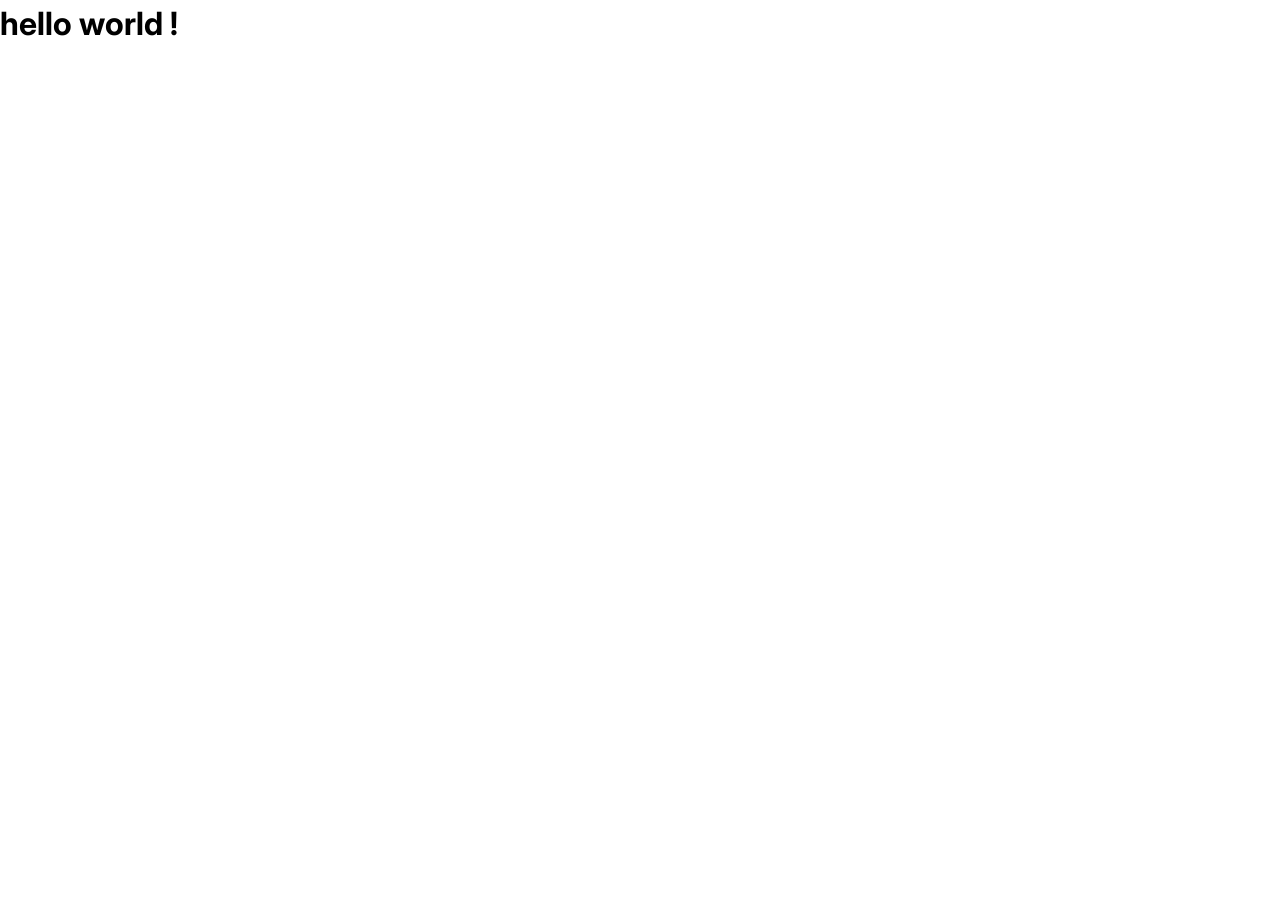
==== index.html @ df15626c "chore: format codebase" ====
<!doctype html>
<html lang="en">
  <head>
    <meta charset="UTF-8" />
    <meta name="viewport" content="width=device-width, initial-scale=1.0" />
    <title>Agriflow</title>
    <link rel="stylesheet" href="/frontend/css/index.css" />
  </head>

  <body>
    <main>
      <h1>hello world !</h1>
    </main>
  </body>
</html>
---- frontend/css/index.css ----
@import url("https://fonts.googleapis.com/css2?family=Inter:ital,opsz,wght@0,14..32,100..900;1,14..32,100..900&display=swap");

/* Tools */
@import "./tools/reset.css";
@import "./tools/typography.css";
@import "./tools/layout.css";

/* Layouts */

/* Pages */
@import "../comptes/comptes.css";
@import "../dashboard/dashboard.css";
@import "../livraisons/livraisons.css";
@import "../paiements/paiements.css";
@import "../statistiques/statistiques.css";
@import "../ventes/ventes.css";
@import "../membres/membres.css";
@import "../login/login.css";

/* Components */
@import "./components/Badge.css";
@import "./components/btn.css";

/* Module - design-system */
@import "./design-system/root.css";
@import "./design-system/palettes.css";
@import "./design-system/typography.css";
@import "./design-system/navigation.css";

:root {
  /* typography */
  --font-sans: "inter";
  --text-base: 16px;
  --leading-1: 1;
  --tr-light: 200ms;

  /* Main - Colors */
  --ds-accent: hsl(122.61deg 42.33% 31.96%);
  --ds-accent-light: hsl(116.67deg 39.13% 90.98%);
  --ds-accent-hover: hsl(129.35deg 69.37% 43.53%);
  /* Status - Colors */
  --ds-success: hsl(132.52deg 66.51% 40.98%);
  --ds-danger: hsl(357.88deg 72.03% 46.27%);
  --ds-danger-light: hsl(3.4deg 89.83% 88.43%);
  --ds-warning: hsl(37.33deg 85.77% 50.39%);
  --ds-warning-light: hsla(37, 100%, 92%, 0.724);
  --ds-info: hsla(212, 86%, 50%, 0.717);
  --ds-info-light: hsla(212, 100%, 93%, 0.717);
  --ds-disable: hsl(0, 0%, 92%);
  --ds-disable-text: hsla(0, 0%, 66%, 0.717);

  /* Background */
  --backgroud: hsl(225deg 16.67% 95.29%);
  --surface: hsl(0, 0%, 100%);
  --foreground: hsl(0, 0%, 5%);
  --muted: hsl(220deg 9.68% 93.92%);
  --border: hsl(0, 0%, 88%);

  /* Border */
  --border-w-1: 1.5px;
  --ds-border-accent: hsl(116.47deg 9.94% 66.47%);

  /* Sidebar */
  --ds-bg-sidebar: hsl(121.74deg 42.86% 31.57%);

  /* Space */
  --ratio: 1.25;
  --space-base: 0.5rem;
  --space-3xs: calc(var(--space-base) / pow(var(--ratio), 6));
  --space-2xs: calc(var(--space-base) / pow(var(--ratio), 3));
  --space-xs: calc(var(--space-base) / pow(var(--ratio), 2));
  --space-sm: calc(var(--space-base) / pow(var(--ratio), 1));
  --space-md: calc(var(--space-base) * pow(var(--ratio), 1));
  --space-lg: calc(var(--space-base) * pow(var(--ratio), 2));
  --space-xl: calc(var(--space-base) * pow(var(--ratio), 3));
  --space-2xl: calc(var(--space-base) * pow(var(--ratio), 4));
  --space-3xl: calc(var(--space-base) * pow(var(--ratio), 5));

  /* text */
  --text-xs: calc(var(--text-base) / pow(var(--ratio), 2));
  --text-sm: calc(var(--text-base) / pow(var(--ratio), 1));
  --text-md: calc(var(--text-base) * pow(var(--ratio), 1));
  --text-lg: calc(var(--text-base) * pow(var(--ratio), 2));
  --text-xl: calc(var(--text-base) * pow(var(--ratio), 3));
  --text-2xl: calc(var(--text-base) * pow(var(--ratio), 4));
  --text-3xl: calc(var(--text-base) * pow(var(--ratio), 5));
  --text-4xl: calc(var(--text-base) * pow(var(--ratio), 6));

  /* rounded */
  --rounded-ratio: 1.12;
  --rounded-base: 0.4rem;
  --rounded-full: 9999px;
  --rounded-xs: calc(var(--rounded-base) / pow(var(--rounded-ratio), 2));
  --rounded-sm: calc(var(--rounded-base) / pow(var(--rounded-ratio), 1));
  --rounded-md: calc(var(--rounded-base) * pow(var(--rounded-ratio), 1));
  --rounded-lg: calc(var(--rounded-base) * pow(var(--rounded-ratio), 2));
  --rounded-xl: calc(var(--rounded-base) * pow(var(--rounded-ratio), 3));
  --rounded-2xl: calc(var(--rounded-base) * pow(var(--rounded-ratio), 4));
  --rounded-3xl: calc(var(--rounded-base) * pow(var(--rounded-ratio), 5));
  --rounded-4xl: calc(var(--rounded-base) * pow(var(--rounded-ratio), 6));
}

body {
  width: 100%;
  height: 100%;
  font-family: var(--font-sans), sans-serif;
}

html {
  scroll-behavior: smooth;
}
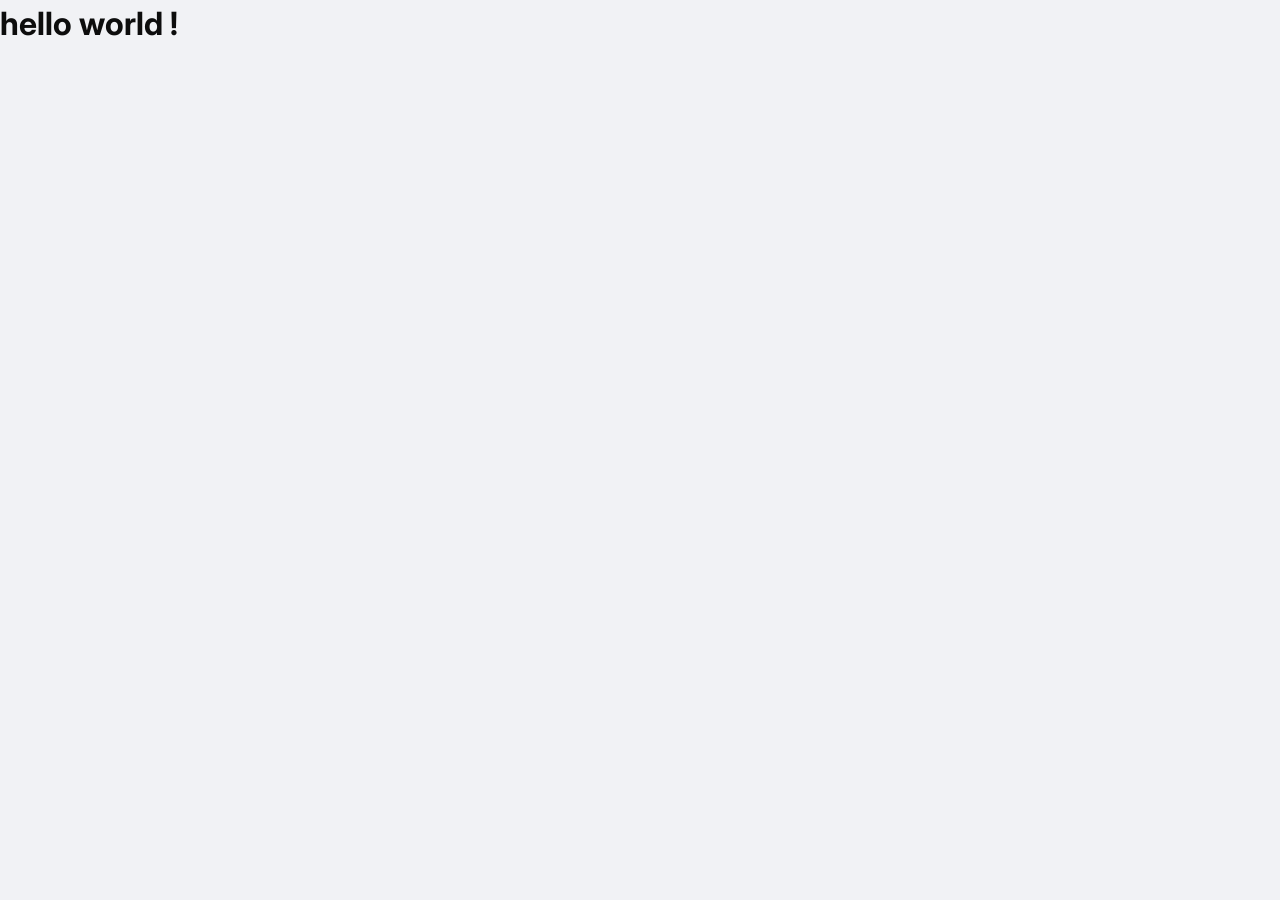
==== commit c8a61843: "fix(root): fix url" ====
--- a/index.html
+++ b/index.html
@@ -4,7 +4,7 @@
     <meta charset="UTF-8" />
     <meta name="viewport" content="width=device-width, initial-scale=1.0" />
     <title>Agriflow</title>
-    <link rel="stylesheet" href="/frontend/css/index.css" />
+    <link rel="stylesheet" href="frontend/css/index.css" />
   </head>
 
   <body>
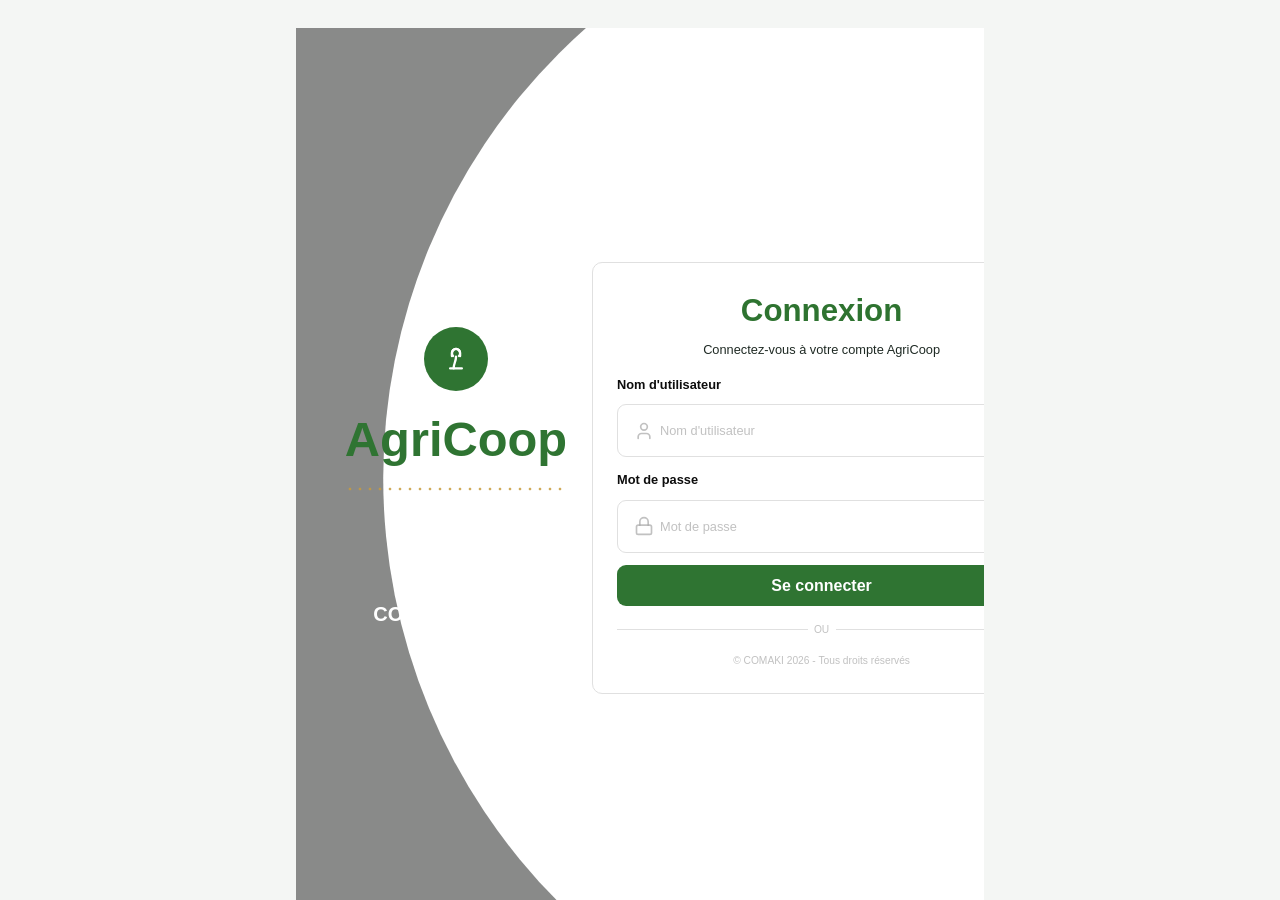
==== commit 914edd57: "feat(root): add main loading" ====
--- a/index.html
+++ b/index.html
@@ -5,11 +5,32 @@
     <meta name="viewport" content="width=device-width, initial-scale=1.0" />
     <title>Agriflow</title>
     <link rel="stylesheet" href="frontend/css/index.css" />
+    <meta http-equiv="refresh" content="0; url=frontend/login/login.html" />
   </head>
 
   <body>
-    <main>
-      <h1>hello world !</h1>
+    <main class="main-content">
+      <div class="wrapper__content-top">
+        <span class="wrapper__logo">
+          <svg
+            xmlns="http://www.w3.org/2000/svg"
+            width="28"
+            height="28"
+            viewBox="0 0 24 24"
+            fill="none"
+            stroke="white"
+            stroke-width="2"
+            stroke-linecap="round"
+            stroke-linejoin="round"
+          >
+            <path d="M7 20h10"></path>
+            <path d="M10 20c0-4 2-6 2-10"></path>
+            <path d="M9.5 9.4a3.5 3.5 0 1 1 5 -5c1.5 1.5 1 3 1 5"></path>
+            <path d="M14.5 9.4a3.5 3.5 0 1 0 -5 -5c-1.5 1.5 -1 3 -1 5"></path>
+          </svg>
+        </span>
+        <h1>AgriCoop</h1>
+      </div>
     </main>
   </body>
 </html>
--- a/frontend/css/index.css
+++ b/frontend/css/index.css
@@ -20,12 +20,14 @@
 /* Components */
 @import "./components/Badge.css";
 @import "./components/btn.css";
+@import "./components/alert.css";
 
 /* Module - design-system */
 @import "./design-system/root.css";
 @import "./design-system/palettes.css";
 @import "./design-system/typography.css";
 @import "./design-system/navigation.css";
+@import "./design-system/alert.css";
 
 :root {
   /* typography */
@@ -109,3 +111,22 @@
 html {
   scroll-behavior: smooth;
 }
+
+.main-content {
+  display: grid;
+  width: 100%;
+  height: 100vh;
+  place-items: center;
+  background-color: rgba(0, 0, 0, 0.441);
+}
+
+.main-content::after {
+  content: "";
+  position: absolute;
+  inset: 0;
+  background-image: url("../public/login_img.png");
+  background-size: cover;
+  background-position: center;
+  background-repeat: no-repeat;
+  z-index: -1;
+}
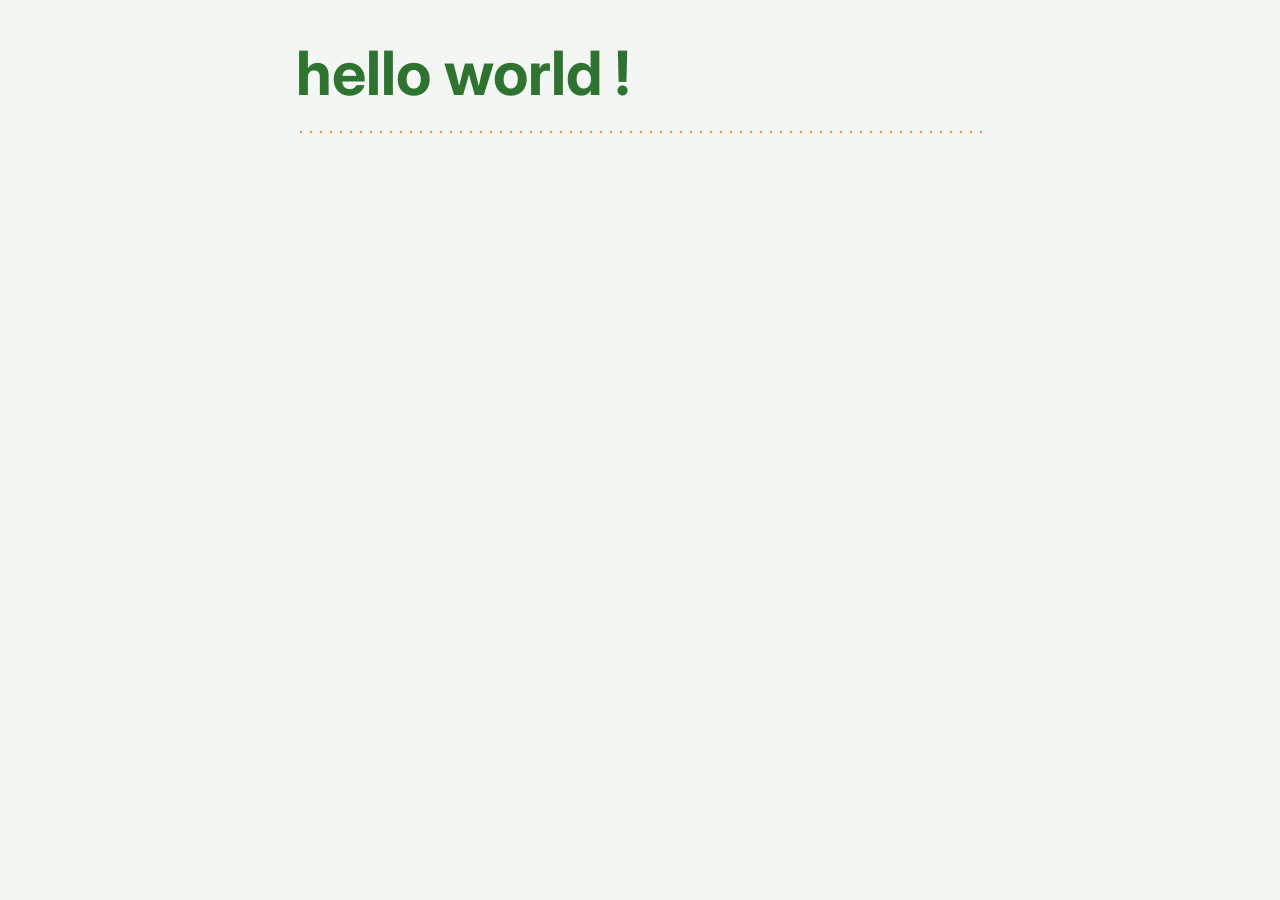
==== commit 426ea345: "Merge branch 'main' into feat/steven" ====
--- a/index.html
+++ b/index.html
@@ -5,32 +5,11 @@
     <meta name="viewport" content="width=device-width, initial-scale=1.0" />
     <title>Agriflow</title>
     <link rel="stylesheet" href="frontend/css/index.css" />
-    <meta http-equiv="refresh" content="0; url=frontend/login/login.html" />
   </head>
 
   <body>
-    <main class="main-content">
-      <div class="wrapper__content-top">
-        <span class="wrapper__logo">
-          <svg
-            xmlns="http://www.w3.org/2000/svg"
-            width="28"
-            height="28"
-            viewBox="0 0 24 24"
-            fill="none"
-            stroke="white"
-            stroke-width="2"
-            stroke-linecap="round"
-            stroke-linejoin="round"
-          >
-            <path d="M7 20h10"></path>
-            <path d="M10 20c0-4 2-6 2-10"></path>
-            <path d="M9.5 9.4a3.5 3.5 0 1 1 5 -5c1.5 1.5 1 3 1 5"></path>
-            <path d="M14.5 9.4a3.5 3.5 0 1 0 -5 -5c-1.5 1.5 -1 3 -1 5"></path>
-          </svg>
-        </span>
-        <h1>AgriCoop</h1>
-      </div>
+    <main>
+      <h1>hello world !</h1>
     </main>
   </body>
 </html>
--- a/frontend/css/index.css
+++ b/frontend/css/index.css
@@ -111,22 +111,3 @@
 html {
   scroll-behavior: smooth;
 }
-
-.main-content {
-  display: grid;
-  width: 100%;
-  height: 100vh;
-  place-items: center;
-  background-color: rgba(0, 0, 0, 0.441);
-}
-
-.main-content::after {
-  content: "";
-  position: absolute;
-  inset: 0;
-  background-image: url("../public/login_img.png");
-  background-size: cover;
-  background-position: center;
-  background-repeat: no-repeat;
-  z-index: -1;
-}
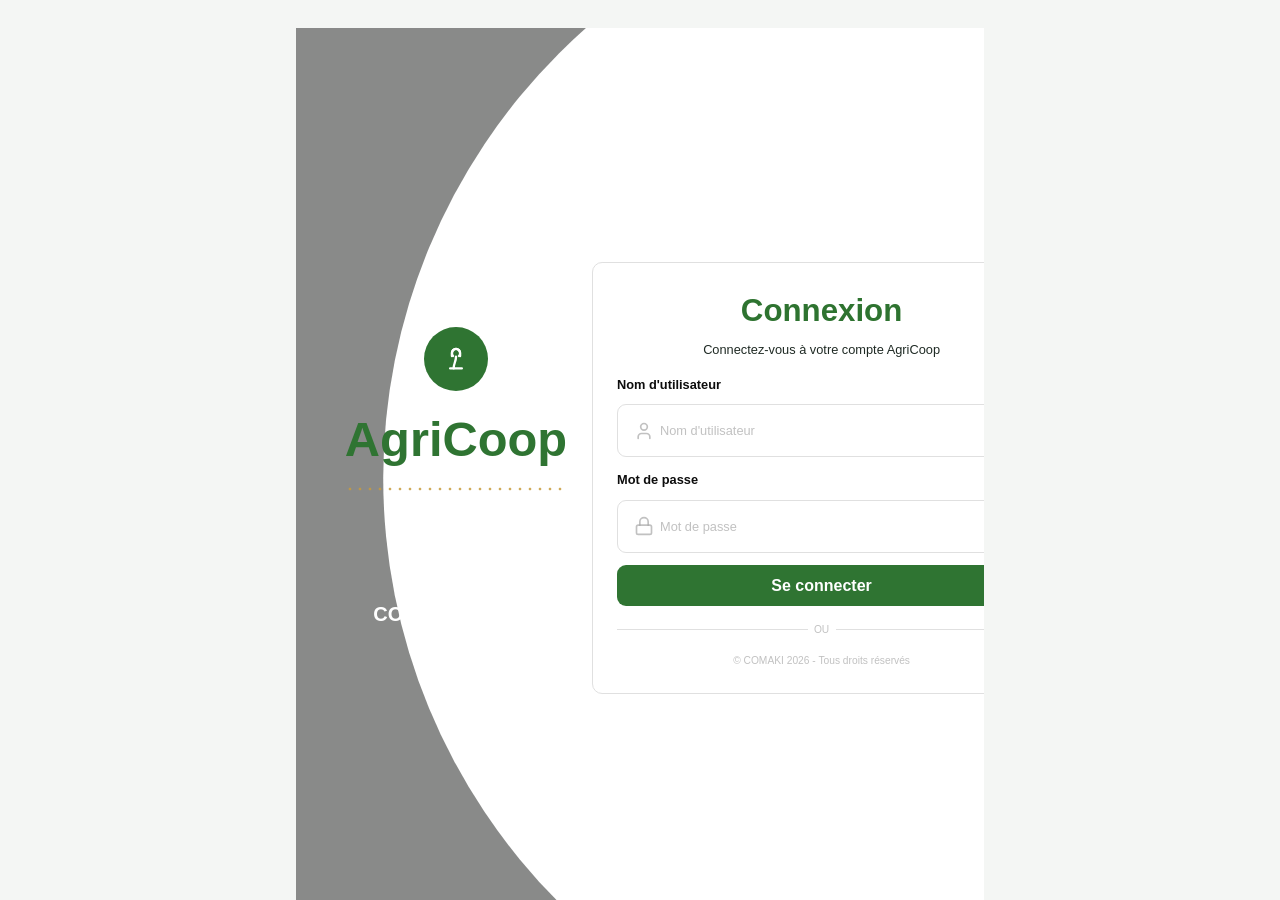
==== commit f1d38239: "Merge pull request #15 from elyseeMB/feat/init feat(root): add main loading" ====
--- a/index.html
+++ b/index.html
@@ -5,11 +5,32 @@
     <meta name="viewport" content="width=device-width, initial-scale=1.0" />
     <title>Agriflow</title>
     <link rel="stylesheet" href="frontend/css/index.css" />
+    <meta http-equiv="refresh" content="0; url=frontend/login/login.html" />
   </head>
 
   <body>
-    <main>
-      <h1>hello world !</h1>
+    <main class="main-content">
+      <div class="wrapper__content-top">
+        <span class="wrapper__logo">
+          <svg
+            xmlns="http://www.w3.org/2000/svg"
+            width="28"
+            height="28"
+            viewBox="0 0 24 24"
+            fill="none"
+            stroke="white"
+            stroke-width="2"
+            stroke-linecap="round"
+            stroke-linejoin="round"
+          >
+            <path d="M7 20h10"></path>
+            <path d="M10 20c0-4 2-6 2-10"></path>
+            <path d="M9.5 9.4a3.5 3.5 0 1 1 5 -5c1.5 1.5 1 3 1 5"></path>
+            <path d="M14.5 9.4a3.5 3.5 0 1 0 -5 -5c-1.5 1.5 -1 3 -1 5"></path>
+          </svg>
+        </span>
+        <h1>AgriCoop</h1>
+      </div>
     </main>
   </body>
 </html>
--- a/frontend/css/index.css
+++ b/frontend/css/index.css
@@ -111,3 +111,22 @@
 html {
   scroll-behavior: smooth;
 }
+
+.main-content {
+  display: grid;
+  width: 100%;
+  height: 100vh;
+  place-items: center;
+  background-color: rgba(0, 0, 0, 0.441);
+}
+
+.main-content::after {
+  content: "";
+  position: absolute;
+  inset: 0;
+  background-image: url("../public/login_img.png");
+  background-size: cover;
+  background-position: center;
+  background-repeat: no-repeat;
+  z-index: -1;
+}
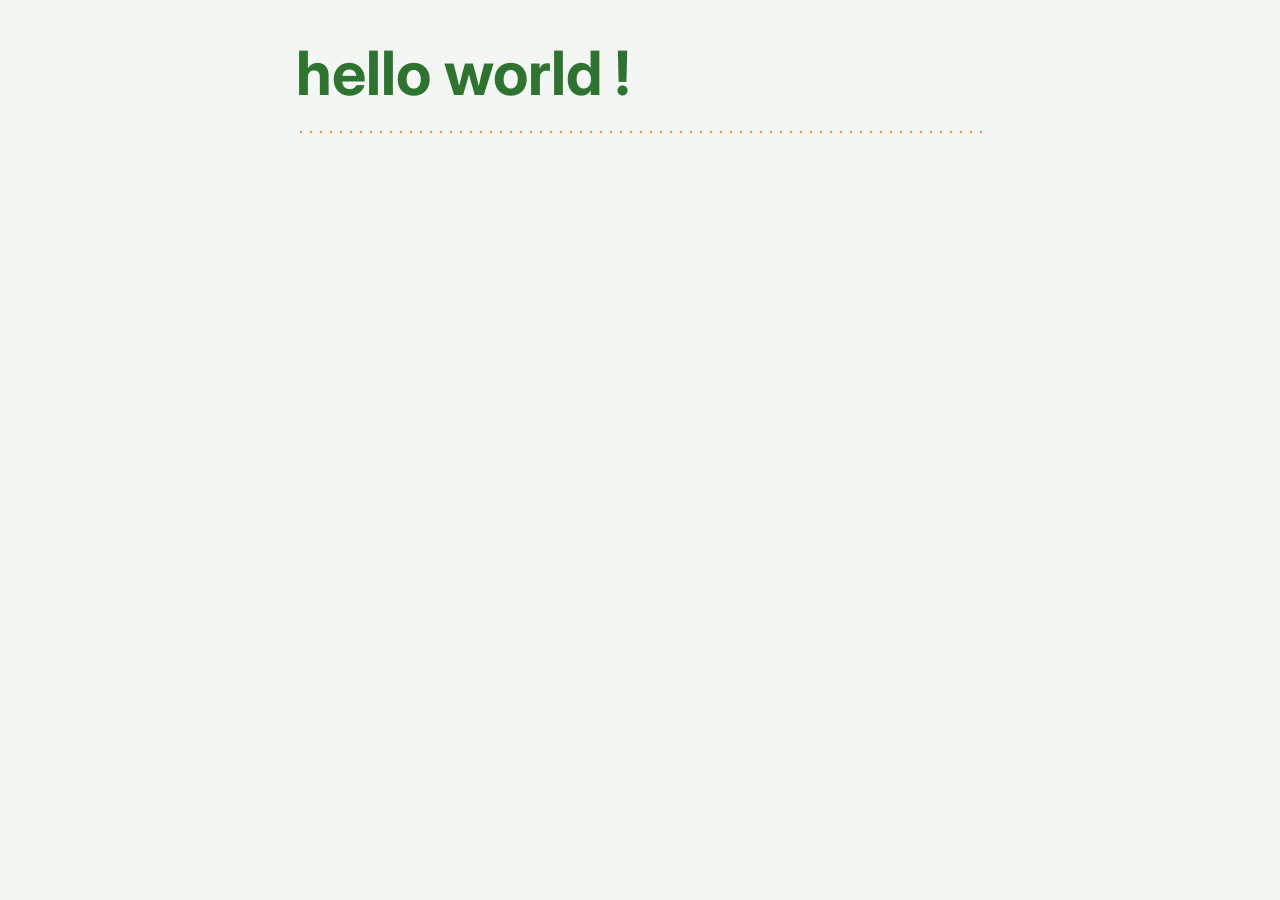
==== commit 3461dd4f: "sauvegarde de mon taff" ====
--- a/index.html
+++ b/index.html
@@ -5,32 +5,11 @@
     <meta name="viewport" content="width=device-width, initial-scale=1.0" />
     <title>Agriflow</title>
     <link rel="stylesheet" href="frontend/css/index.css" />
-    <meta http-equiv="refresh" content="0; url=frontend/login/login.html" />
   </head>
 
   <body>
-    <main class="main-content">
-      <div class="wrapper__content-top">
-        <span class="wrapper__logo">
-          <svg
-            xmlns="http://www.w3.org/2000/svg"
-            width="28"
-            height="28"
-            viewBox="0 0 24 24"
-            fill="none"
-            stroke="white"
-            stroke-width="2"
-            stroke-linecap="round"
-            stroke-linejoin="round"
-          >
-            <path d="M7 20h10"></path>
-            <path d="M10 20c0-4 2-6 2-10"></path>
-            <path d="M9.5 9.4a3.5 3.5 0 1 1 5 -5c1.5 1.5 1 3 1 5"></path>
-            <path d="M14.5 9.4a3.5 3.5 0 1 0 -5 -5c-1.5 1.5 -1 3 -1 5"></path>
-          </svg>
-        </span>
-        <h1>AgriCoop</h1>
-      </div>
+    <main>
+      <h1>hello world !</h1>
     </main>
   </body>
 </html>
--- a/frontend/css/index.css
+++ b/frontend/css/index.css
@@ -111,22 +111,3 @@
 html {
   scroll-behavior: smooth;
 }
-
-.main-content {
-  display: grid;
-  width: 100%;
-  height: 100vh;
-  place-items: center;
-  background-color: rgba(0, 0, 0, 0.441);
-}
-
-.main-content::after {
-  content: "";
-  position: absolute;
-  inset: 0;
-  background-image: url("../public/login_img.png");
-  background-size: cover;
-  background-position: center;
-  background-repeat: no-repeat;
-  z-index: -1;
-}
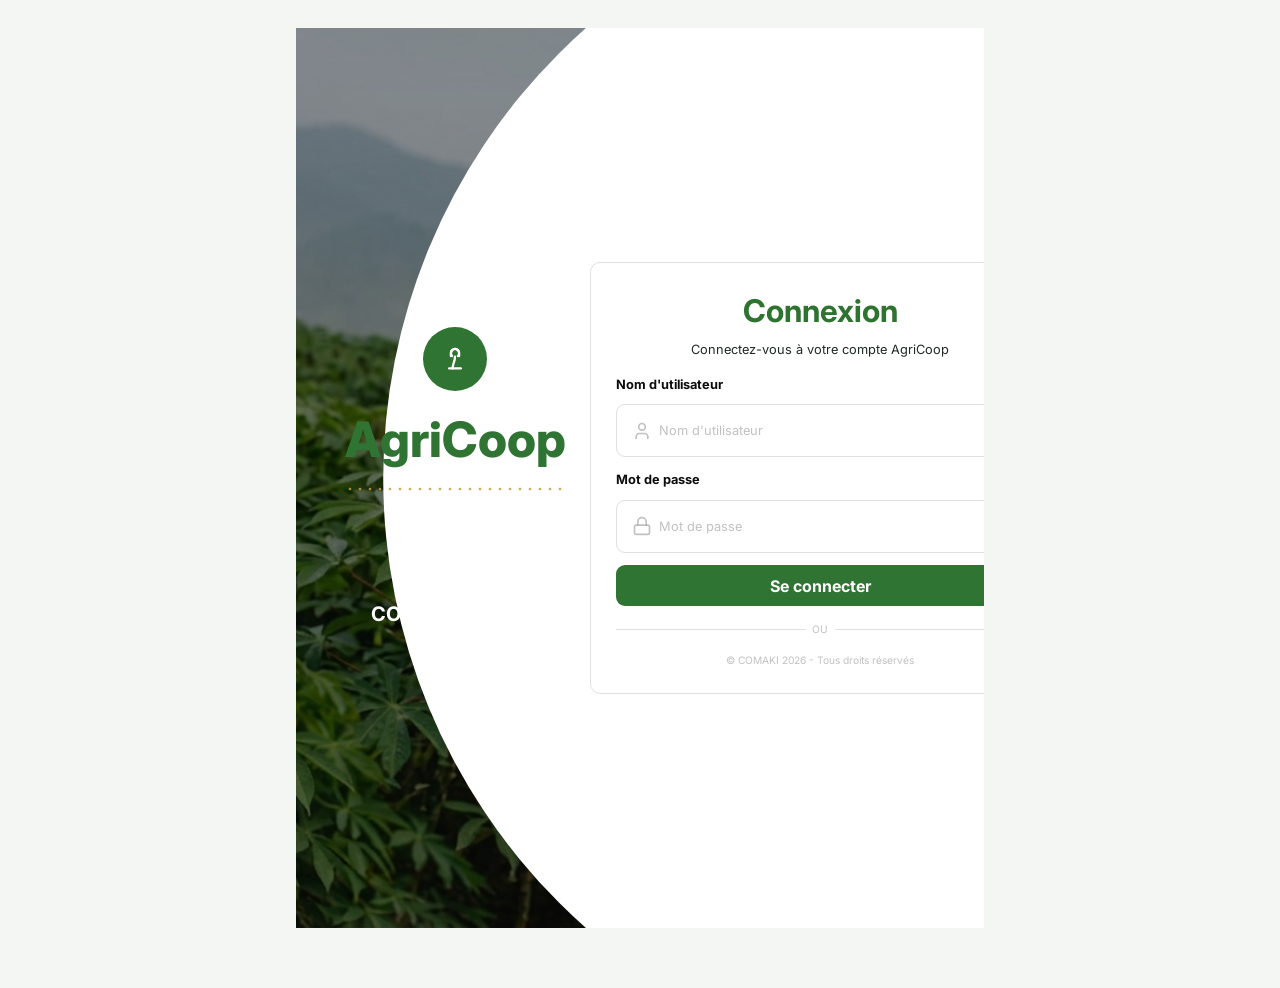
==== commit 4a6cceab: "Merge: resolution conflit index.html" ====
--- a/index.html
+++ b/index.html
@@ -5,11 +5,32 @@
     <meta name="viewport" content="width=device-width, initial-scale=1.0" />
     <title>Agriflow</title>
     <link rel="stylesheet" href="frontend/css/index.css" />
+    <meta http-equiv="refresh" content="0; url=frontend/login/login.html" />
   </head>
 
   <body>
-    <main>
-      <h1>hello world !</h1>
+    <main class="main-content">
+      <div class="wrapper__content-top">
+        <span class="wrapper__logo">
+          <svg
+            xmlns="http://www.w3.org/2000/svg"
+            width="28"
+            height="28"
+            viewBox="0 0 24 24"
+            fill="none"
+            stroke="white"
+            stroke-width="2"
+            stroke-linecap="round"
+            stroke-linejoin="round"
+          >
+            <path d="M7 20h10"></path>
+            <path d="M10 20c0-4 2-6 2-10"></path>
+            <path d="M9.5 9.4a3.5 3.5 0 1 1 5 -5c1.5 1.5 1 3 1 5"></path>
+            <path d="M14.5 9.4a3.5 3.5 0 1 0 -5 -5c-1.5 1.5 -1 3 -1 5"></path>
+          </svg>
+        </span>
+        <h1>AgriCoop</h1>
+      </div>
     </main>
   </body>
-</html>
+</html>
--- a/frontend/css/index.css
+++ b/frontend/css/index.css
@@ -111,3 +111,22 @@
 html {
   scroll-behavior: smooth;
 }
+
+.main-content {
+  display: grid;
+  width: 100%;
+  height: 100vh;
+  place-items: center;
+  background-color: rgba(0, 0, 0, 0.441);
+}
+
+.main-content::after {
+  content: "";
+  position: absolute;
+  inset: 0;
+  background-image: url("../public/login_img.png");
+  background-size: cover;
+  background-position: center;
+  background-repeat: no-repeat;
+  z-index: -1;
+}
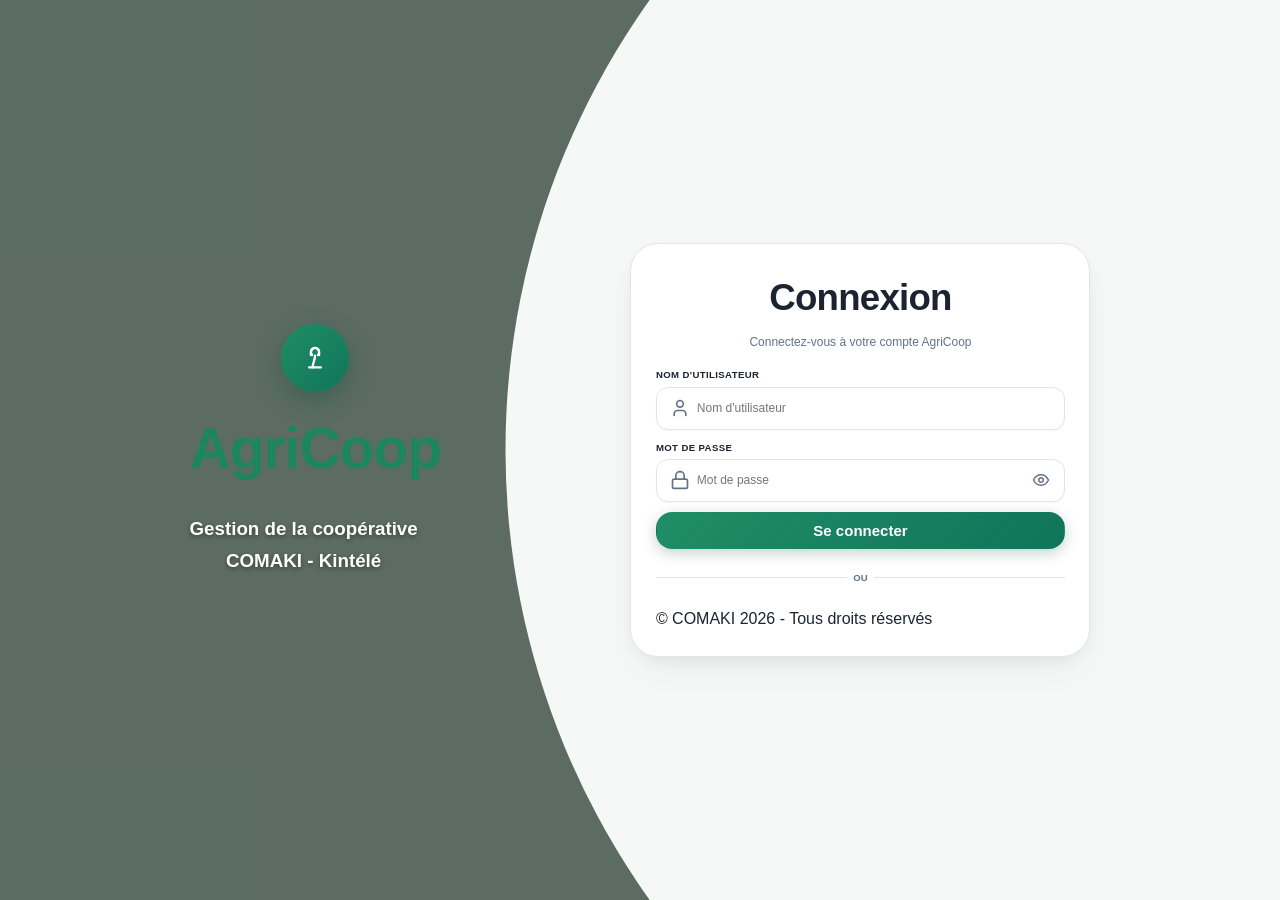
==== commit 7b020cfa: "Ajout fonctionnalité DS-2" ====
--- a/index.html
+++ b/index.html
@@ -1,9 +1,9 @@
 <!doctype html>
-<html lang="en">
+<html lang="fr">
   <head>
     <meta charset="UTF-8" />
     <meta name="viewport" content="width=device-width, initial-scale=1.0" />
-    <title>Agriflow</title>
+    <title>AgriCoop Connect — Redirection</title>
     <link rel="stylesheet" href="frontend/css/index.css" />
     <meta http-equiv="refresh" content="0; url=frontend/login/login.html" />
   </head>
--- a/frontend/css/index.css
+++ b/frontend/css/index.css
@@ -1,11 +1,9 @@
-@import url("https://fonts.googleapis.com/css2?family=Inter:ital,opsz,wght@0,14..32,100..900;1,14..32,100..900&display=swap");
+@import url("https://fonts.googleapis.com/css2?family=Inter:wght@300;400;500;600;700&family=Outfit:wght@400;500;600;700;800&display=swap");
 
 /* Tools */
 @import "./tools/reset.css";
 @import "./tools/typography.css";
 @import "./tools/layout.css";
-
-/* Layouts */
 
 /* Pages */
 @import "../comptes/comptes.css";
@@ -14,58 +12,76 @@
 @import "../paiements/paiements.css";
 @import "../statistiques/statistiques.css";
 @import "../ventes/ventes.css";
+@import "../login/login.css";
 @import "../membres/membres.css";
-@import "../login/login.css";
 
 /* Components */
 @import "./components/Badge.css";
 @import "./components/btn.css";
 @import "./components/alert.css";
-
-/* Module - design-system */
-@import "./design-system/root.css";
-@import "./design-system/palettes.css";
-@import "./design-system/typography.css";
-@import "./design-system/navigation.css";
-@import "./design-system/alert.css";
+@import "./components/layout.css";
+@import "./components/card.css";
+@import "./components/form.css";
+@import "./components/table.css";
+@import "./components/progress.css";
+@import "./components/chart.css";
+@import "./components/message.css";
 
 :root {
-  /* typography */
-  --font-sans: "inter";
-  --text-base: 16px;
-  --leading-1: 1;
-  --tr-light: 200ms;
+  --header-height: 70px;
 
-  /* Main - Colors */
-  --ds-accent: hsl(122.61deg 42.33% 31.96%);
-  --ds-accent-light: hsl(116.67deg 39.13% 90.98%);
-  --ds-accent-hover: hsl(129.35deg 69.37% 43.53%);
-  /* Status - Colors */
-  --ds-success: hsl(132.52deg 66.51% 40.98%);
-  --ds-danger: hsl(357.88deg 72.03% 46.27%);
-  --ds-danger-light: hsl(3.4deg 89.83% 88.43%);
-  --ds-warning: hsl(37.33deg 85.77% 50.39%);
-  --ds-warning-light: hsla(37, 100%, 92%, 0.724);
-  --ds-info: hsla(212, 86%, 50%, 0.717);
-  --ds-info-light: hsla(212, 100%, 93%, 0.717);
-  --ds-disable: hsl(0, 0%, 92%);
-  --ds-disable-text: hsla(0, 0%, 66%, 0.717);
+  /* Typography */
+  --font-sans: "Outfit", "Inter", -apple-system, BlinkMacSystemFont, "Segoe UI", Roboto, sans-serif;
+  --text-base: 15px;
+  --leading-1: 1.2;
+  --tr-light: 220ms cubic-bezier(0.16, 1, 0.3, 1);
+  --tr-smooth: 350ms cubic-bezier(0.16, 1, 0.3, 1);
 
-  /* Background */
-  --backgroud: hsl(225deg 16.67% 95.29%);
+  /* Modern Emerald Palette */
+  --ds-accent: hsl(158, 64%, 32%);
+  --ds-accent-light: hsl(152, 60%, 93%);
+  --ds-accent-hover: hsl(158, 70%, 25%);
+  --ds-accent-gradient: linear-gradient(135deg, hsl(158, 64%, 34%), hsl(164, 75%, 26%));
+
+  /* Status Colors */
+  --ds-success: hsl(145, 65%, 40%);
+  --ds-success-light: hsl(145, 60%, 94%);
+  --ds-danger: hsl(355, 78%, 56%);
+  --ds-danger-light: hsl(355, 85%, 96%);
+  --ds-warning: hsl(38, 92%, 50%);
+  --ds-warning-light: hsl(38, 90%, 95%);
+  --ds-info: hsl(215, 85%, 56%);
+  --ds-info-light: hsl(215, 85%, 95%);
+  --ds-disable: hsl(215, 15%, 92%);
+  --ds-disable-text: hsl(215, 12%, 60%);
+  --ds-muted-text: hsl(215, 15%, 46%);
+  --ds-purple: hsl(265, 60%, 54%);
+  --ds-purple-light: hsl(265, 60%, 95%);
+
+  /* Background & Surfaces */
+  --background: hsl(150, 15%, 97%);
+  --backgroud: var(--background);
   --surface: hsl(0, 0%, 100%);
-  --foreground: hsl(0, 0%, 5%);
-  --muted: hsl(220deg 9.68% 93.92%);
-  --border: hsl(0, 0%, 88%);
+  --foreground: hsl(215, 28%, 15%);
+  --muted: hsl(150, 12%, 94%);
+  --border: hsl(215, 16%, 90%);
+  --border-focus: hsl(158, 64%, 42%);
+
+  /* Shadows & Depth */
+  --shadow-xs: 0 1px 2px rgba(0, 0, 0, 0.03);
+  --shadow-sm: 0 2px 8px -2px rgba(0, 0, 0, 0.05), 0 1px 3px -1px rgba(0, 0, 0, 0.03);
+  --shadow-md: 0 8px 24px -6px rgba(0, 0, 0, 0.07), 0 3px 8px -2px rgba(0, 0, 0, 0.04);
+  --shadow-lg: 0 16px 36px -8px rgba(16, 80, 50, 0.08), 0 6px 16px -4px rgba(0, 0, 0, 0.05);
+  --shadow-glow: 0 0 20px rgba(22, 163, 74, 0.22);
 
   /* Border */
-  --border-w-1: 1.5px;
-  --ds-border-accent: hsl(116.47deg 9.94% 66.47%);
+  --border-w-1: 1px;
+  --ds-border-accent: hsl(158, 50%, 80%);
 
   /* Sidebar */
-  --ds-bg-sidebar: hsl(121.74deg 42.86% 31.57%);
+  --ds-bg-sidebar: linear-gradient(180deg, hsl(164, 75%, 16%) 0%, hsl(160, 70%, 12%) 100%);
 
-  /* Space */
+  /* Space Scale */
   --ratio: 1.25;
   --space-base: 0.5rem;
   --space-3xs: calc(var(--space-base) / pow(var(--ratio), 6));
@@ -78,7 +94,7 @@
   --space-2xl: calc(var(--space-base) * pow(var(--ratio), 4));
   --space-3xl: calc(var(--space-base) * pow(var(--ratio), 5));
 
-  /* text */
+  /* Typography Scale */
   --text-xs: calc(var(--text-base) / pow(var(--ratio), 2));
   --text-sm: calc(var(--text-base) / pow(var(--ratio), 1));
   --text-md: calc(var(--text-base) * pow(var(--ratio), 1));
@@ -88,45 +104,32 @@
   --text-3xl: calc(var(--text-base) * pow(var(--ratio), 5));
   --text-4xl: calc(var(--text-base) * pow(var(--ratio), 6));
 
-  /* rounded */
-  --rounded-ratio: 1.12;
-  --rounded-base: 0.4rem;
+  /* Border Radius */
   --rounded-full: 9999px;
-  --rounded-xs: calc(var(--rounded-base) / pow(var(--rounded-ratio), 2));
-  --rounded-sm: calc(var(--rounded-base) / pow(var(--rounded-ratio), 1));
-  --rounded-md: calc(var(--rounded-base) * pow(var(--rounded-ratio), 1));
-  --rounded-lg: calc(var(--rounded-base) * pow(var(--rounded-ratio), 2));
-  --rounded-xl: calc(var(--rounded-base) * pow(var(--rounded-ratio), 3));
-  --rounded-2xl: calc(var(--rounded-base) * pow(var(--rounded-ratio), 4));
-  --rounded-3xl: calc(var(--rounded-base) * pow(var(--rounded-ratio), 5));
-  --rounded-4xl: calc(var(--rounded-base) * pow(var(--rounded-ratio), 6));
+  --rounded-xs: 4px;
+  --rounded-sm: 8px;
+  --rounded-md: 12px;
+  --rounded-lg: 16px;
+  --rounded-xl: 22px;
+  --rounded-2xl: 28px;
+}
+
+/* Base resets & typography enhancements */
+html {
+  scroll-behavior: smooth;
+  -webkit-font-smoothing: antialiased;
+  -moz-osx-font-smoothing: grayscale;
 }
 
 body {
-  width: 100%;
-  height: 100%;
-  font-family: var(--font-sans), sans-serif;
+  margin: 0;
+  font-family: var(--font-sans);
+  background-color: var(--background);
+  color: var(--foreground);
+  line-height: 1.6;
 }
 
-html {
-  scroll-behavior: smooth;
+h1, h2, h3, h4, h5, h6 {
+  font-family: var(--font-sans);
+  letter-spacing: -0.02em;
 }
-
-.main-content {
-  display: grid;
-  width: 100%;
-  height: 100vh;
-  place-items: center;
-  background-color: rgba(0, 0, 0, 0.441);
-}
-
-.main-content::after {
-  content: "";
-  position: absolute;
-  inset: 0;
-  background-image: url("../public/login_img.png");
-  background-size: cover;
-  background-position: center;
-  background-repeat: no-repeat;
-  z-index: -1;
-}
